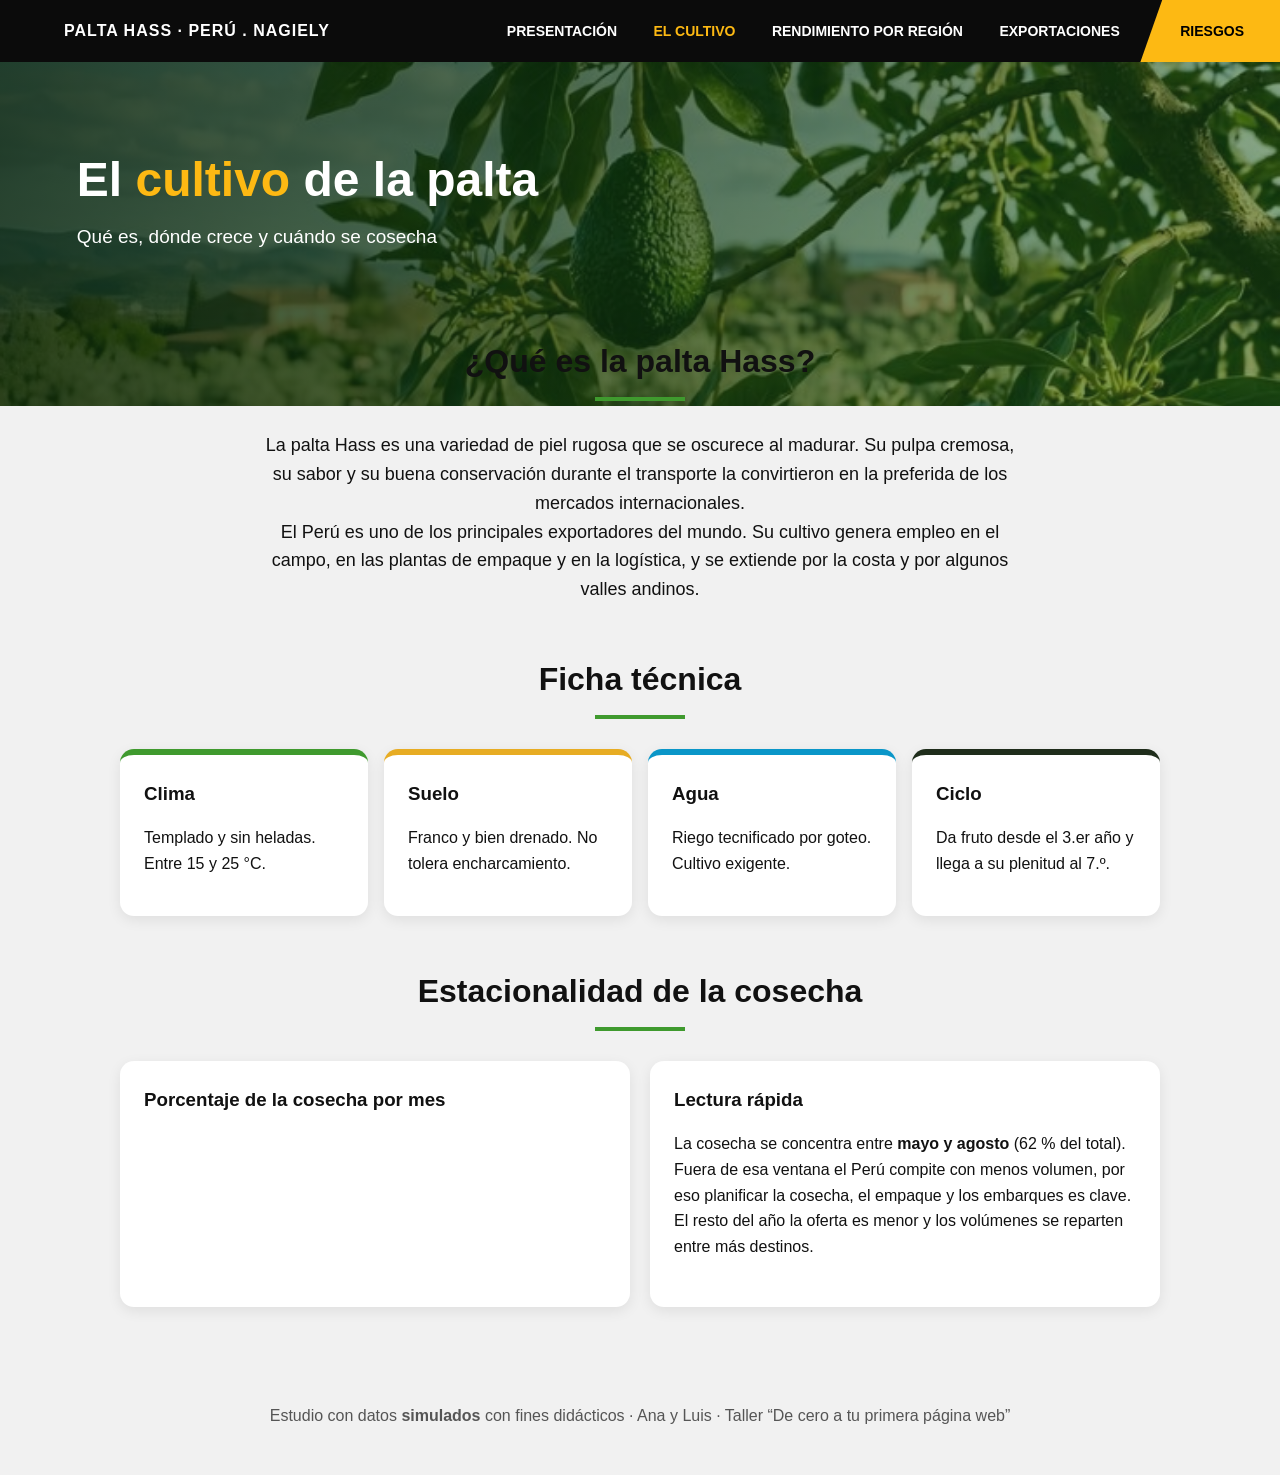
==== cultivo.html @ f537a4b4 "subir archivos" ====
<!DOCTYPE html>
<html lang="es">
<head>
  <meta charset="UTF-8">
  <meta name="viewport" content="width=device-width, initial-scale=1.0">
  <title>El cultivo de la palta · Palta Hass</title>
  <link rel="stylesheet" href="styles.css">
</head>
<body>
  <header>
    <nav>
      <strong>PALTA HASS · PERÚ . NAGIELY</strong>
      <div>
        <a href="index.html">Presentación</a>
        <a href="cultivo.html" class="activo">El cultivo</a>
        <a href="regiones.html">Rendimiento por región</a>
        <a href="exportaciones.html">Exportaciones</a>
        <a href="riesgos.html" class="cta">Riesgos</a>
      </div>
    </nav>
    <div class="hero cultivo">
      <h1>El <span>cultivo</span> de la palta</h1>
      <p>Qué es, dónde crece y cuándo se cosecha</p>
    </div>
  </header>
  <main>
    <section>
      <h2>¿Qué es la palta Hass?</h2>
      <p class="centro">La palta Hass es una variedad de piel rugosa que se oscurece al madurar. Su pulpa cremosa, su sabor y su buena conservación durante el transporte la convirtieron en la preferida de los mercados internacionales.</p>
      <p class="centro">El Perú es uno de los principales exportadores del mundo. Su cultivo genera empleo en el campo, en las plantas de empaque y en la logística, y se extiende por la costa y por algunos valles andinos.</p>
    </section>
    <section>
      <h2>Ficha técnica</h2>
      <div class="grid4">
        <article class="card ficha"><h3>Clima</h3><p>Templado y sin heladas. Entre 15 y 25 °C.</p></article>
        <article class="card ficha"><h3>Suelo</h3><p>Franco y bien drenado. No tolera encharcamiento.</p></article>
        <article class="card ficha"><h3>Agua</h3><p>Riego tecnificado por goteo. Cultivo exigente.</p></article>
        <article class="card ficha"><h3>Ciclo</h3><p>Da fruto desde el 3.er año y llega a su plenitud al 7.º.</p></article>
      </div>
    </section>
    <section>
      <h2>Estacionalidad de la cosecha</h2>
      <div class="grid">
        <article class="card"><h3>Porcentaje de la cosecha por mes</h3><canvas id="c5"></canvas></article>
        <article class="card"><h3>Lectura rápida</h3><p>La cosecha se concentra entre <strong>mayo y agosto</strong> (62 % del total). Fuera de esa ventana el Perú compite con menos volumen, por eso planificar la cosecha, el empaque y los embarques es clave. El resto del año la oferta es menor y los volúmenes se reparten entre más destinos.</p></article>
      </div>
    </section>
  </main>
  <footer><p>Estudio con datos <strong>simulados</strong> con fines didácticos · Ana y Luis · Taller “De cero a tu primera página web”</p></footer>
  <script src="js/chart.umd.js"></script>
  <script src="script.js"></script>
</body>
</html>
---- styles.css ----
* { box-sizing: border-box; }
body { margin: 0; font-family: 'Segoe UI', Arial, sans-serif; line-height: 1.6; background: #F1F1F1; color: #111; }
header { background: #0B0B0B; }
nav { position: sticky; top: 0; z-index: 5; display: flex; flex-wrap: wrap; align-items: center; justify-content: space-between; gap: 8px 20px; padding: 0 0 0 5%; background: #0B0B0B; }
nav strong { color: white; letter-spacing: 1px; }
nav a { display: inline-block; color: white; text-decoration: none; font-weight: 700; text-transform: uppercase; font-size: 14px; padding: 20px 16px; }
nav a:hover, nav a.activo { color: #FDB913; }
nav a.cta { background: #FDB913; color: #000; padding-left: 40px; padding-right: 36px; clip-path: polygon(22px 0, 100% 0, 100% 100%, 0 100%); }
nav a.cta.activo { background: white; }
.hero { padding: 90px 6% 130px; color: white; background: linear-gradient(110deg, rgba(8, 36, 10, .92), rgba(30, 90, 25, .70)), url("img/portada.jpg") center / cover no-repeat; }
.hero.inicio { padding-top: 120px; padding-bottom: 150px; }
.hero h1 { font-size: 48px; line-height: 1.15; margin: 0 0 14px; max-width: 800px; }
.hero h1 span { color: #FDB913; }
.hero p { font-size: 19px; max-width: 640px; margin: 0 0 24px; }
.btn { display: inline-block; background: #0B0B0B; color: white; padding: 14px 30px; border-radius: 8px; font-weight: 800; text-decoration: none; }
main { max-width: 1080px; margin: -70px auto 0; padding: 0 20px; position: relative; }
section { margin-bottom: 50px; }
h2 { text-align: center; font-size: 32px; margin: 0 0 30px; }
h2::after { content: ''; display: block; width: 90px; height: 4px; background: #3F9A2E; margin: 10px auto 0; }
.franja { background: #1F2D1B; border-radius: 14px; padding: 30px; box-shadow: 0 10px 26px rgba(0, 0, 0, .25); }
.cifras { display: flex; flex-wrap: wrap; justify-content: space-around; gap: 20px; }
.cifra { display: flex; align-items: center; gap: 14px; color: white; }
.cifra b { font-size: 46px; line-height: 1; }
.cifra span { border-left: 3px solid #FDB913; padding-left: 12px; text-transform: uppercase; font-size: 14px; max-width: 150px; }
.grid { display: grid; grid-template-columns: repeat(2, 1fr); gap: 20px; }
.grid4 { display: grid; grid-template-columns: repeat(4, 1fr); gap: 16px; }
.card { background: white; padding: 24px; border-radius: 14px; box-shadow: 0 4px 14px rgba(0, 0, 0, .08); }
.card h3 { margin: 0 0 10px; }
.ficha { border-top: 6px solid #3F9A2E; }
.ficha:nth-child(2) { border-color: #e7ac23; } .ficha:nth-child(3) { border-color: #0A96C8; } .ficha:nth-child(4) { border-color: #1F2D1B; }
.persona { text-align: center; }
.persona img { width: 130px; border-radius: 50%; }
.centro { text-align: center; max-width: 760px; margin: 0 auto; font-size: 18px; }
.tabla { overflow-x: auto; background: white; border-radius: 14px; box-shadow: 0 4px 14px rgba(0, 0, 0, .08); }
table { width: 100%; border-collapse: collapse; }
th { background: #0B0B0B; color: white; text-align: left; }
th, td { padding: 13px 16px; }
tbody tr:nth-child(even) { background: #F6F6F6; }
footer { text-align: center; padding: 30px; color: #555; }
@media (max-width: 800px) { .grid, .grid4 { grid-template-columns: 1fr 1fr; } .hero h1 { font-size: 32px; } nav a { padding: 12px 10px; } }
@media (max-width: 500px) { .grid, .grid4 { grid-template-columns: 1fr; } }
.objetivos { max-width: 760px; margin: 20px auto 0; font-size: 17px; }
.objetivos li { margin-bottom: 8px; }
.centro + .grid, .centro + .grid4 { margin-top: 24px; }
.hero.cultivo { background: linear-gradient(110deg, rgba(8, 36, 10, .85), rgba(30, 90, 25, .50)), url("img/palta-arbol.jpeg") center / cover no-repeat; }
.hero.exportaciones { background: linear-gradient(110deg, rgba(8, 36, 10, .88), rgba(30, 90, 25, .60)), url("img/cajas.jpeg") center 65% / cover no-repeat; }
.hero.riesgos { background: linear-gradient(110deg, rgba(8, 36, 10, .85), rgba(30, 90, 25, .50)), url("img/palta-arbol.jpeg") center / cover no-repeat; }
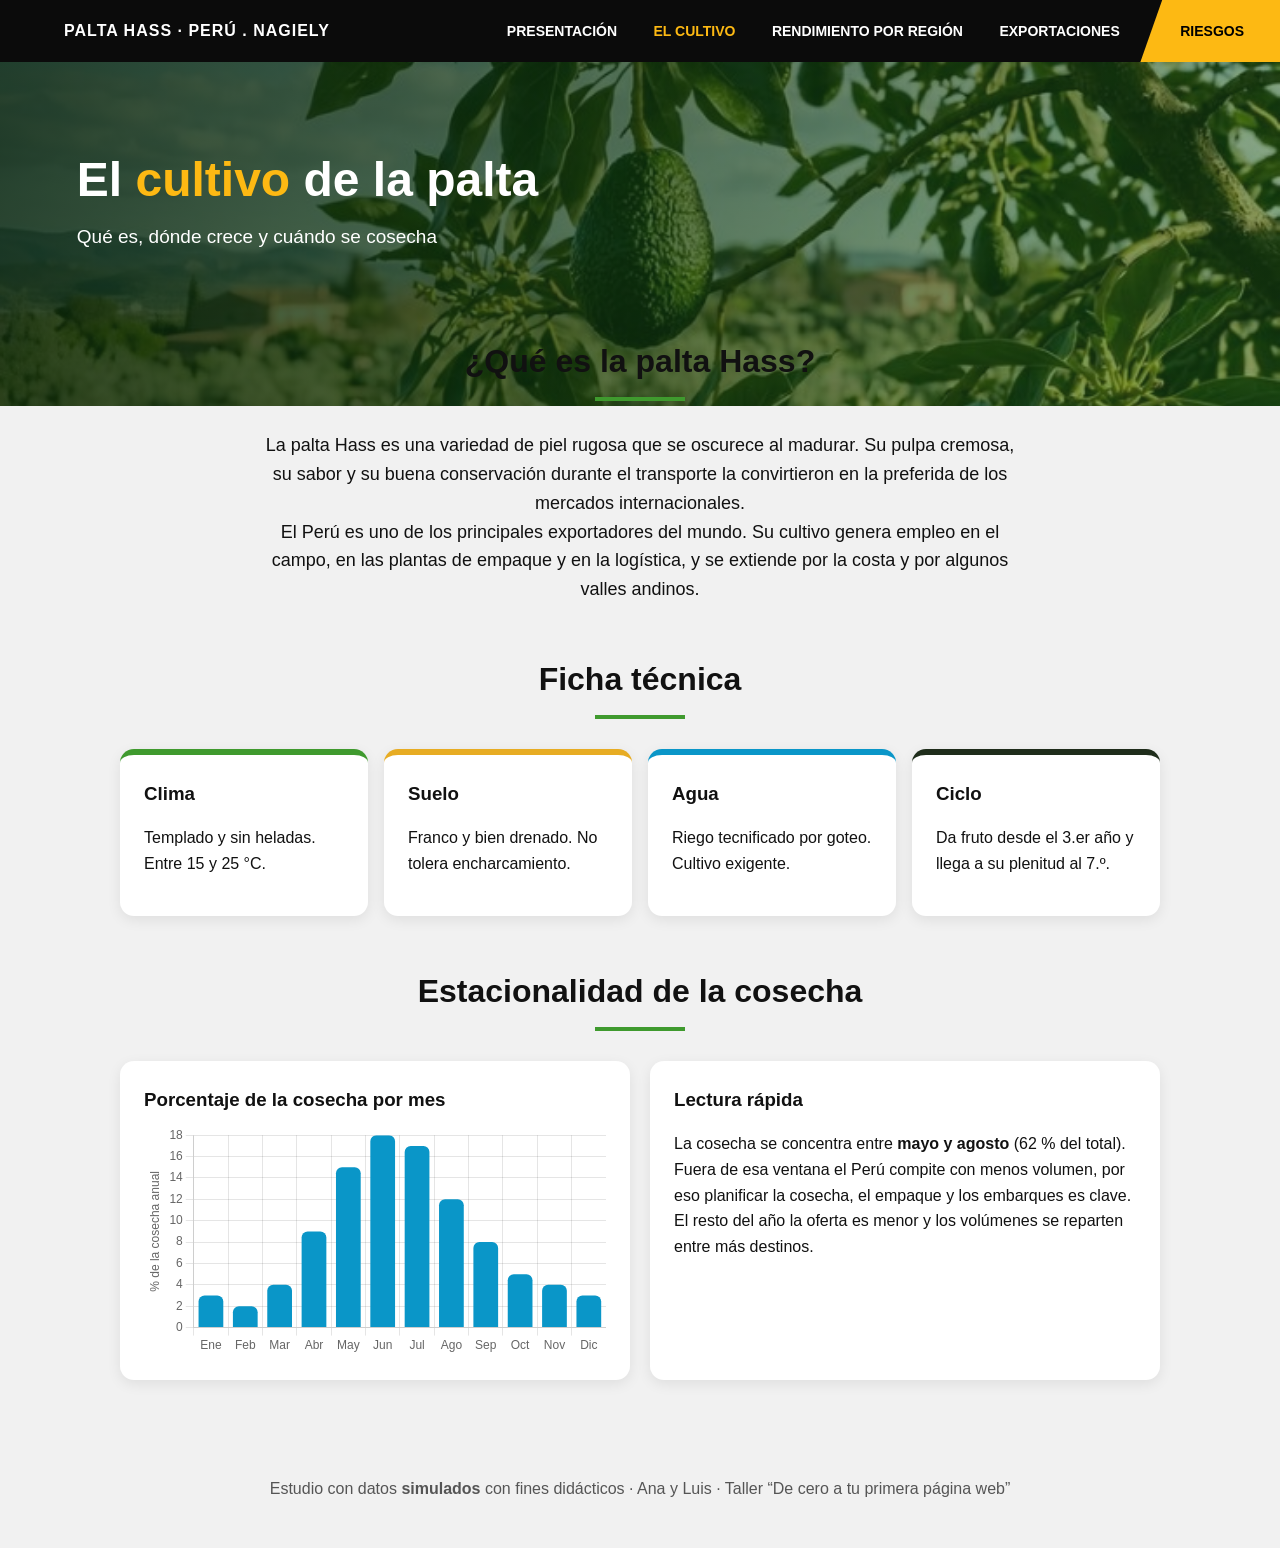
==== commit 66720d8c: "subir rama" ====
--- a/cultivo.html
+++ b/cultivo.html
@@ -5,6 +5,7 @@
   <meta name="viewport" content="width=device-width, initial-scale=1.0">
   <title>El cultivo de la palta · Palta Hass</title>
   <link rel="stylesheet" href="styles.css">
+  <link rel="stylesheet" href="estilo-a.css">
 </head>
 <body>
   <header>
--- a/styles.css
+++ b/styles.css
@@ -7,7 +7,7 @@
 nav a:hover, nav a.activo { color: #FDB913; }
 nav a.cta { background: #FDB913; color: #000; padding-left: 40px; padding-right: 36px; clip-path: polygon(22px 0, 100% 0, 100% 100%, 0 100%); }
 nav a.cta.activo { background: white; }
-.hero { padding: 90px 6% 130px; color: white; background: linear-gradient(110deg, rgba(8, 36, 10, .92), rgba(30, 90, 25, .70)), url("img/portada.jpg") center / cover no-repeat; }
+.hero { padding: 90px 6% 130px; color: white; background: linear-gradient(110deg, rgba(8, 36, 10, .92), rgba(30, 90, 25, .70)), url("img/portada.jpeg") center / cover no-repeat; }
 .hero.inicio { padding-top: 120px; padding-bottom: 150px; }
 .hero h1 { font-size: 48px; line-height: 1.15; margin: 0 0 14px; max-width: 800px; }
 .hero h1 span { color: #FDB913; }
